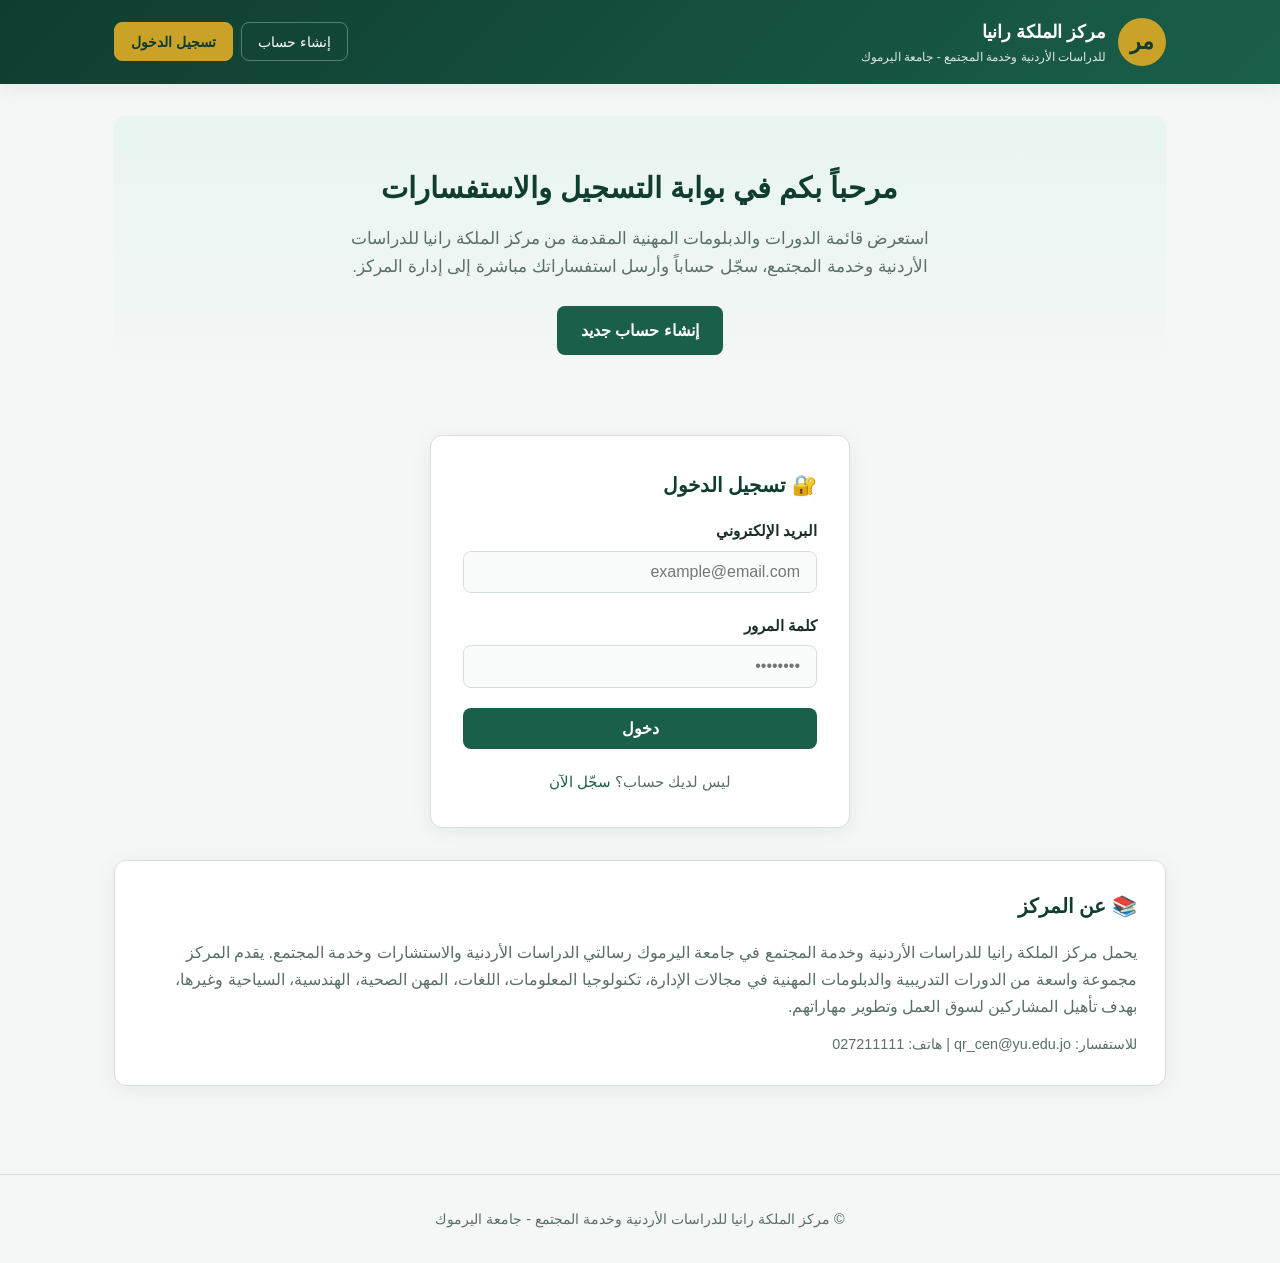
==== admin.html @ d88ae1ea "Add files via upload" ====
<!DOCTYPE html>
<html lang="ar" dir="rtl">
<head>
  <meta charset="UTF-8">
  <meta name="viewport" content="width=device-width, initial-scale=1.0">
  <title>لوحة الإدارة - مركز الملكة رانيا</title>
  <link rel="stylesheet" href="css/style.css">
</head>
<body>
  <header class="header">
    <div class="header-inner">
      <div class="logo">
        <div class="logo-icon">مر</div>
        <div class="logo-text">
          <h1>مركز الملكة رانيا</h1>
          <p>لوحة تحكم الإدارة</p>
        </div>
      </div>
      <nav class="nav-links">
        <span id="admin-name" style="opacity:0.9; font-size:0.9rem;"></span>
        <button onclick="doLogout()">تسجيل الخروج</button>
      </nav>
    </div>
  </header>

  <main class="main">
    <div class="stats" id="stats">
      <div class="stat-card"><div class="num" id="stat-users">-</div><div class="label">المشتركون</div></div>
      <div class="stat-card"><div class="num" id="stat-inquiries">-</div><div class="label">الاستفسارات</div></div>
      <div class="stat-card"><div class="num" id="stat-pending">-</div><div class="label">قيد الانتظار</div></div>
      <div class="stat-card"><div class="num" id="stat-replied">-</div><div class="label">تم الرد</div></div>
    </div>

    <div class="tabs">
      <button class="tab active" data-tab="inquiries">الاستفسارات</button>
      <button class="tab" data-tab="users">حسابات المشتركين</button>
    </div>

    <div id="tab-inquiries" class="tab-content active">
      <div class="card">
        <h3>📬 جميع الاستفسارات</h3>
        <div id="inquiries-list"></div>
      </div>
    </div>

    <div id="tab-users" class="tab-content">
      <div class="card">
        <h3>👥 حسابات المشتركين</h3>
        <div class="table-wrap">
          <table>
            <thead>
              <tr>
                <th>الاسم</th>
                <th>البريد</th>
                <th>الهاتف</th>
                <th>تاريخ التسجيل</th>
                <th>الاستفسارات</th>
                <th>إجراءات</th>
              </tr>
            </thead>
            <tbody id="users-tbody"></tbody>
          </table>
        </div>
      </div>
    </div>
  </main>

  <!-- Reply Modal -->
  <div class="modal-overlay" id="reply-modal">
    <div class="modal">
      <h3>الرد على الاستفسار</h3>
      <div id="reply-preview" style="margin-bottom:1rem; padding:0.75rem; background:#f0f5f3; border-radius:8px; font-size:0.95rem;"></div>
      <div class="form-group">
        <label for="reply-text">نص الرد</label>
        <textarea id="reply-text" placeholder="اكتب ردك هنا..."></textarea>
      </div>
      <div class="modal-actions">
        <button class="btn btn-outline" onclick="closeReplyModal()">إلغاء</button>
        <button class="btn btn-primary" id="send-reply-btn">إرسال الرد</button>
      </div>
    </div>
  </div>

  <!-- User Inquiries Modal -->
  <div class="modal-overlay" id="user-inquiries-modal">
    <div class="modal" style="max-width:600px;">
      <h3 id="user-inq-title">استفسارات المشترك</h3>
      <div id="user-inq-list"></div>
      <div class="modal-actions">
        <button class="btn btn-outline" onclick="closeUserInqModal()">إغلاق</button>
      </div>
    </div>
  </div>

  <footer class="footer">
    © مركز الملكة رانيا للدراسات الأردنية وخدمة المجتمع - جامعة اليرموك
  </footer>

  <script src="js/db.js"></script>
  <script>
    var currentUser = requireLogin('admin');
    if (!currentUser) { /* redirected */ }

    document.getElementById('admin-name').textContent = currentUser.full_name;
    var replyInquiryId = null;

    function loadInquiries() {
      var list = DB.getAllInquiries();
      var container = document.getElementById('inquiries-list');

      document.getElementById('stat-inquiries').textContent = list.length;
      document.getElementById('stat-pending').textContent = list.filter(function (i) { return i.status === 'pending'; }).length;
      document.getElementById('stat-replied').textContent = list.filter(function (i) { return i.status === 'replied'; }).length;

      if (!list.length) {
        container.innerHTML = '<div class="empty"><div class="empty-icon">📭</div>لا توجد استفسارات بعد</div>';
        return;
      }

      container.innerHTML = list.map(function (i) {
        return '<div class="inquiry-item">' +
          '<div class="meta">' +
            '<span class="status status-' + i.status + '">' + (i.status === 'replied' ? 'تم الرد' : 'قيد الانتظار') + '</span>' +
            ' · ' + formatDate(i.created_at) +
            ' · <strong>' + escapeHtml(i.full_name) + '</strong> (' + escapeHtml(i.email) + ')' +
            (i.phone ? ' · ' + escapeHtml(i.phone) : '') +
            (i.course_title ? '<br>البرنامج: ' + escapeHtml(i.course_title) : '') +
          '</div>' +
          '<div class="message"><strong>الاستفسار:</strong><br>' + escapeHtml(i.message) + '</div>' +
          (i.admin_reply ? '<div class="reply"><strong>الرد السابق:</strong><br>' + escapeHtml(i.admin_reply) + '</div>' : '') +
          '<div style="margin-top:0.75rem;">' +
            '<button class="btn btn-primary btn-sm" data-id="' + i.id + '" data-name="' + escapeHtml(i.full_name) + '" data-msg="' + escapeHtml(i.message).replace(/"/g, '&quot;') + '" onclick="openReplyFromBtn(this)">' +
              (i.admin_reply ? 'تعديل / إعادة الرد' : 'الرد') +
            '</button>' +
          '</div>' +
        '</div>';
      }).join('');
    }

    function openReplyFromBtn(btn) {
      openReplyModal(Number(btn.dataset.id), btn.dataset.name, btn.dataset.msg);
    }

    function loadUsers() {
      var users = DB.getSubscribers();
      document.getElementById('stat-users').textContent = users.length;
      var tbody = document.getElementById('users-tbody');

      if (!users.length) {
        tbody.innerHTML = '<tr><td colspan="6" style="text-align:center;color:var(--text-muted);">لا يوجد مشتركون بعد</td></tr>';
        return;
      }

      tbody.innerHTML = users.map(function (u) {
        return '<tr>' +
          '<td>' + escapeHtml(u.full_name) + '</td>' +
          '<td>' + escapeHtml(u.email) + '</td>' +
          '<td>' + escapeHtml(u.phone || '-') + '</td>' +
          '<td>' + formatDate(u.created_at) + '</td>' +
          '<td>' + u.inquiries_count + '</td>' +
          '<td>' +
            '<button class="btn btn-outline btn-sm" onclick="viewUserInquiries(' + u.id + ')">عرض الاستفسارات</button> ' +
            '<button class="btn btn-danger btn-sm" onclick="deleteUser(' + u.id + ', \'' + escapeHtml(u.full_name).replace(/'/g, "\\'") + '\')">حذف الحساب</button>' +
          '</td>' +
        '</tr>';
      }).join('');
    }

    function openReplyModal(id, name, message) {
      replyInquiryId = id;
      document.getElementById('reply-preview').innerHTML = '<strong>' + escapeHtml(name) + ':</strong><br>' + escapeHtml(message);
      document.getElementById('reply-text').value = '';
      document.getElementById('reply-modal').classList.add('show');
    }

    function closeReplyModal() {
      document.getElementById('reply-modal').classList.remove('show');
      replyInquiryId = null;
    }

    document.getElementById('send-reply-btn').addEventListener('click', function () {
      var reply = document.getElementById('reply-text').value.trim();
      if (!reply) {
        alert('يرجى كتابة الرد');
        return;
      }
      DB.replyToInquiry(replyInquiryId, reply);
      closeReplyModal();
      loadInquiries();
    });

    function viewUserInquiries(userId) {
      var user = DB.getUserById(userId);
      if (!user) return;
      document.getElementById('user-inq-title').textContent = 'استفسارات: ' + user.full_name;
      var list = DB.getInquiriesByUser(userId);
      var container = document.getElementById('user-inq-list');
      if (!list.length) {
        container.innerHTML = '<div class="empty">لا توجد استفسارات لهذا المشترك</div>';
      } else {
        container.innerHTML = list.map(function (i) {
          return '<div class="inquiry-item">' +
            '<div class="meta">' +
              '<span class="status status-' + i.status + '">' + (i.status === 'replied' ? 'تم الرد' : 'قيد الانتظار') + '</span>' +
              ' · ' + formatDate(i.created_at) +
              (i.course_title ? ' · ' + escapeHtml(i.course_title) : '') +
            '</div>' +
            '<div class="message">' + escapeHtml(i.message) + '</div>' +
            (i.admin_reply ? '<div class="reply"><strong>الرد:</strong> ' + escapeHtml(i.admin_reply) + '</div>' : '') +
          '</div>';
        }).join('');
      }
      document.getElementById('user-inquiries-modal').classList.add('show');
    }

    function closeUserInqModal() {
      document.getElementById('user-inquiries-modal').classList.remove('show');
    }

    function deleteUser(id, name) {
      if (!confirm('هل أنت متأكد من حذف حساب "' + name + '"؟\nسيتم حذف جميع استفساراته أيضاً.')) return;
      DB.deleteUser(id);
      loadUsers();
      loadInquiries();
    }

    document.querySelectorAll('.tab').forEach(function (tab) {
      tab.addEventListener('click', function () {
        document.querySelectorAll('.tab').forEach(function (t) { t.classList.remove('active'); });
        document.querySelectorAll('.tab-content').forEach(function (c) { c.classList.remove('active'); });
        tab.classList.add('active');
        document.getElementById('tab-' + tab.dataset.tab).classList.add('active');
        if (tab.dataset.tab === 'users') loadUsers();
      });
    });

    document.querySelectorAll('.modal-overlay').forEach(function (el) {
      el.addEventListener('click', function (e) {
        if (e.target === el) el.classList.remove('show');
      });
    });

    function doLogout() {
      DB.logout();
      window.location.href = 'index.html';
    }

    loadInquiries();
    loadUsers();
  </script>
</body>
</html>
---- css/style.css ----
:root {
  --primary: #1a5f4a;
  --primary-dark: #0f3d30;
  --primary-light: #2d8a6e;
  --accent: #c9a227;
  --accent-light: #e8c547;
  --bg: #f5f7f6;
  --card: #ffffff;
  --text: #1a2e28;
  --text-muted: #5a6f68;
  --border: #d4e0dc;
  --danger: #c0392b;
  --success: #27ae60;
  --warning: #f39c12;
  --radius: 12px;
  --shadow: 0 4px 20px rgba(26, 95, 74, 0.08);
  --shadow-lg: 0 8px 32px rgba(26, 95, 74, 0.12);
}

* {
  margin: 0;
  padding: 0;
  box-sizing: border-box;
}

body {
  font-family: 'Segoe UI', Tahoma, 'Noto Sans Arabic', Arial, sans-serif;
  background: var(--bg);
  color: var(--text);
  direction: rtl;
  line-height: 1.7;
  min-height: 100vh;
}

a {
  color: var(--primary);
  text-decoration: none;
}
a:hover {
  color: var(--primary-light);
}

/* Header */
.header {
  background: linear-gradient(135deg, var(--primary-dark) 0%, var(--primary) 100%);
  color: white;
  padding: 1rem 0;
  box-shadow: var(--shadow);
  position: sticky;
  top: 0;
  z-index: 100;
}

.header-inner {
  max-width: 1100px;
  margin: 0 auto;
  padding: 0 1.5rem;
  display: flex;
  align-items: center;
  justify-content: space-between;
  flex-wrap: wrap;
  gap: 1rem;
}

.logo {
  display: flex;
  align-items: center;
  gap: 0.75rem;
}

.logo-icon {
  width: 48px;
  height: 48px;
  background: var(--accent);
  border-radius: 50%;
  display: flex;
  align-items: center;
  justify-content: center;
  font-size: 1.4rem;
  font-weight: bold;
  color: var(--primary-dark);
}

.logo-text h1 {
  font-size: 1.15rem;
  font-weight: 700;
  margin: 0;
}

.logo-text p {
  font-size: 0.75rem;
  opacity: 0.85;
  margin: 0;
}

.nav-links {
  display: flex;
  gap: 0.5rem;
  align-items: center;
  flex-wrap: wrap;
}

.nav-links a, .nav-links button {
  color: white;
  background: transparent;
  border: 1px solid rgba(255,255,255,0.3);
  padding: 0.4rem 1rem;
  border-radius: 8px;
  cursor: pointer;
  font-size: 0.9rem;
  transition: all 0.2s;
}

.nav-links a:hover, .nav-links button:hover {
  background: rgba(255,255,255,0.15);
  border-color: rgba(255,255,255,0.5);
  color: white;
}

.nav-links .btn-accent {
  background: var(--accent);
  color: var(--primary-dark);
  border-color: var(--accent);
  font-weight: 600;
}

.nav-links .btn-accent:hover {
  background: var(--accent-light);
}

/* Main */
.main {
  max-width: 1100px;
  margin: 0 auto;
  padding: 2rem 1.5rem;
}

/* Hero */
.hero {
  text-align: center;
  padding: 3rem 1rem;
  background: linear-gradient(180deg, #e8f5f0 0%, var(--bg) 100%);
  border-radius: var(--radius);
  margin-bottom: 2rem;
}

.hero h2 {
  font-size: 1.8rem;
  color: var(--primary-dark);
  margin-bottom: 0.75rem;
}

.hero p {
  color: var(--text-muted);
  max-width: 600px;
  margin: 0 auto 1.5rem;
  font-size: 1.05rem;
}

/* Cards */
.card {
  background: var(--card);
  border-radius: var(--radius);
  box-shadow: var(--shadow);
  padding: 1.75rem;
  margin-bottom: 1.5rem;
  border: 1px solid var(--border);
}

.card h3 {
  color: var(--primary-dark);
  margin-bottom: 1rem;
  font-size: 1.25rem;
  display: flex;
  align-items: center;
  gap: 0.5rem;
}

/* Forms */
.form-group {
  margin-bottom: 1.25rem;
}

.form-group label {
  display: block;
  margin-bottom: 0.4rem;
  font-weight: 600;
  color: var(--text);
  font-size: 0.95rem;
}

.form-group input,
.form-group select,
.form-group textarea {
  width: 100%;
  padding: 0.7rem 1rem;
  border: 1.5px solid var(--border);
  border-radius: 8px;
  font-size: 1rem;
  font-family: inherit;
  transition: border-color 0.2s;
  background: #fafcfb;
}

.form-group input:focus,
.form-group select:focus,
.form-group textarea:focus {
  outline: none;
  border-color: var(--primary);
  background: white;
}

.form-group textarea {
  min-height: 120px;
  resize: vertical;
}

.btn {
  display: inline-flex;
  align-items: center;
  justify-content: center;
  gap: 0.4rem;
  padding: 0.7rem 1.5rem;
  border: none;
  border-radius: 8px;
  font-size: 1rem;
  font-weight: 600;
  cursor: pointer;
  transition: all 0.2s;
  font-family: inherit;
}

.btn-primary {
  background: var(--primary);
  color: white;
}

.btn-primary:hover {
  background: var(--primary-dark);
}

.btn-accent {
  background: var(--accent);
  color: var(--primary-dark);
}

.btn-accent:hover {
  background: var(--accent-light);
}

.btn-danger {
  background: var(--danger);
  color: white;
}

.btn-danger:hover {
  background: #a93226;
}

.btn-outline {
  background: transparent;
  border: 1.5px solid var(--primary);
  color: var(--primary);
}

.btn-outline:hover {
  background: var(--primary);
  color: white;
}

.btn-sm {
  padding: 0.4rem 0.9rem;
  font-size: 0.85rem;
}

.btn-block {
  width: 100%;
}

/* Auth box */
.auth-box {
  max-width: 420px;
  margin: 2rem auto;
}

.auth-box .card {
  padding: 2rem;
}

.auth-footer {
  text-align: center;
  margin-top: 1.25rem;
  color: var(--text-muted);
  font-size: 0.95rem;
}

/* Courses grid */
.courses-grid {
  display: grid;
  grid-template-columns: repeat(auto-fill, minmax(320px, 1fr));
  gap: 1.25rem;
}

.course-card {
  background: var(--card);
  border: 1px solid var(--border);
  border-radius: var(--radius);
  padding: 1.5rem;
  box-shadow: var(--shadow);
  transition: transform 0.2s, box-shadow 0.2s;
  display: flex;
  flex-direction: column;
}

.course-card:hover {
  transform: translateY(-3px);
  box-shadow: var(--shadow-lg);
}

.course-badge {
  display: inline-block;
  padding: 0.25rem 0.7rem;
  border-radius: 20px;
  font-size: 0.8rem;
  font-weight: 600;
  margin-bottom: 0.75rem;
}

.badge-diploma {
  background: #e8f0fe;
  color: #1a56db;
}

.badge-course {
  background: #fef3e2;
  color: #b45309;
}

.course-card h4 {
  color: var(--primary-dark);
  font-size: 1.1rem;
  margin-bottom: 0.6rem;
  line-height: 1.4;
}

.course-card p {
  color: var(--text-muted);
  font-size: 0.9rem;
  flex-grow: 1;
  margin-bottom: 1rem;
}

.course-meta {
  display: flex;
  flex-wrap: wrap;
  gap: 0.6rem;
  margin-bottom: 1rem;
  font-size: 0.85rem;
  color: var(--text-muted);
}

.course-meta span {
  background: #f0f5f3;
  padding: 0.2rem 0.6rem;
  border-radius: 6px;
}

/* Tables */
.table-wrap {
  overflow-x: auto;
}

table {
  width: 100%;
  border-collapse: collapse;
  font-size: 0.95rem;
}

th, td {
  padding: 0.85rem 1rem;
  text-align: right;
  border-bottom: 1px solid var(--border);
}

th {
  background: #f0f5f3;
  color: var(--primary-dark);
  font-weight: 600;
}

tr:hover td {
  background: #fafcfb;
}

/* Status badges */
.status {
  display: inline-block;
  padding: 0.2rem 0.6rem;
  border-radius: 20px;
  font-size: 0.8rem;
  font-weight: 600;
}

.status-pending {
  background: #fef3c7;
  color: #92400e;
}

.status-replied {
  background: #d1fae5;
  color: #065f46;
}

/* Alerts */
.alert {
  padding: 0.9rem 1.2rem;
  border-radius: 8px;
  margin-bottom: 1rem;
  font-size: 0.95rem;
}

.alert-error {
  background: #fef2f2;
  color: #991b1b;
  border: 1px solid #fecaca;
}

.alert-success {
  background: #ecfdf5;
  color: #065f46;
  border: 1px solid #a7f3d0;
}

.alert-info {
  background: #eff6ff;
  color: #1e40af;
  border: 1px solid #bfdbfe;
}

/* Tabs */
.tabs {
  display: flex;
  gap: 0.5rem;
  margin-bottom: 1.5rem;
  flex-wrap: wrap;
  border-bottom: 2px solid var(--border);
  padding-bottom: 0;
}

.tab {
  padding: 0.7rem 1.25rem;
  background: transparent;
  border: none;
  border-bottom: 3px solid transparent;
  cursor: pointer;
  font-size: 1rem;
  font-weight: 600;
  color: var(--text-muted);
  margin-bottom: -2px;
  font-family: inherit;
  transition: all 0.2s;
}

.tab.active {
  color: var(--primary);
  border-bottom-color: var(--primary);
}

.tab:hover {
  color: var(--primary);
}

.tab-content {
  display: none;
}

.tab-content.active {
  display: block;
}

/* Modal */
.modal-overlay {
  display: none;
  position: fixed;
  inset: 0;
  background: rgba(0,0,0,0.5);
  z-index: 200;
  align-items: center;
  justify-content: center;
  padding: 1rem;
}

.modal-overlay.show {
  display: flex;
}

.modal {
  background: white;
  border-radius: var(--radius);
  padding: 1.75rem;
  max-width: 520px;
  width: 100%;
  max-height: 90vh;
  overflow-y: auto;
  box-shadow: var(--shadow-lg);
}

.modal h3 {
  margin-bottom: 1rem;
  color: var(--primary-dark);
}

.modal-actions {
  display: flex;
  gap: 0.75rem;
  margin-top: 1.25rem;
  justify-content: flex-end;
}

/* Inquiry item */
.inquiry-item {
  border: 1px solid var(--border);
  border-radius: 10px;
  padding: 1.25rem;
  margin-bottom: 1rem;
  background: #fafcfb;
}

.inquiry-item .meta {
  font-size: 0.85rem;
  color: var(--text-muted);
  margin-bottom: 0.5rem;
}

.inquiry-item .message {
  margin: 0.75rem 0;
  line-height: 1.6;
}

.inquiry-item .reply {
  background: #e8f5f0;
  border-right: 3px solid var(--primary);
  padding: 0.75rem 1rem;
  margin-top: 0.75rem;
  border-radius: 0 8px 8px 0;
}

/* Empty state */
.empty {
  text-align: center;
  padding: 3rem 1rem;
  color: var(--text-muted);
}

.empty-icon {
  font-size: 3rem;
  margin-bottom: 0.75rem;
  opacity: 0.4;
}

/* Footer */
.footer {
  text-align: center;
  padding: 2rem 1rem;
  color: var(--text-muted);
  font-size: 0.9rem;
  border-top: 1px solid var(--border);
  margin-top: 2rem;
}

/* Stats */
.stats {
  display: grid;
  grid-template-columns: repeat(auto-fit, minmax(140px, 1fr));
  gap: 1rem;
  margin-bottom: 1.5rem;
}

.stat-card {
  background: white;
  border: 1px solid var(--border);
  border-radius: var(--radius);
  padding: 1.25rem;
  text-align: center;
  box-shadow: var(--shadow);
}

.stat-card .num {
  font-size: 1.8rem;
  font-weight: 700;
  color: var(--primary);
}

.stat-card .label {
  font-size: 0.85rem;
  color: var(--text-muted);
}

/* Responsive */
@media (max-width: 600px) {
  .logo-text h1 { font-size: 0.95rem; }
  .hero h2 { font-size: 1.4rem; }
  .courses-grid { grid-template-columns: 1fr; }
  th, td { padding: 0.6rem 0.5rem; font-size: 0.85rem; }
}
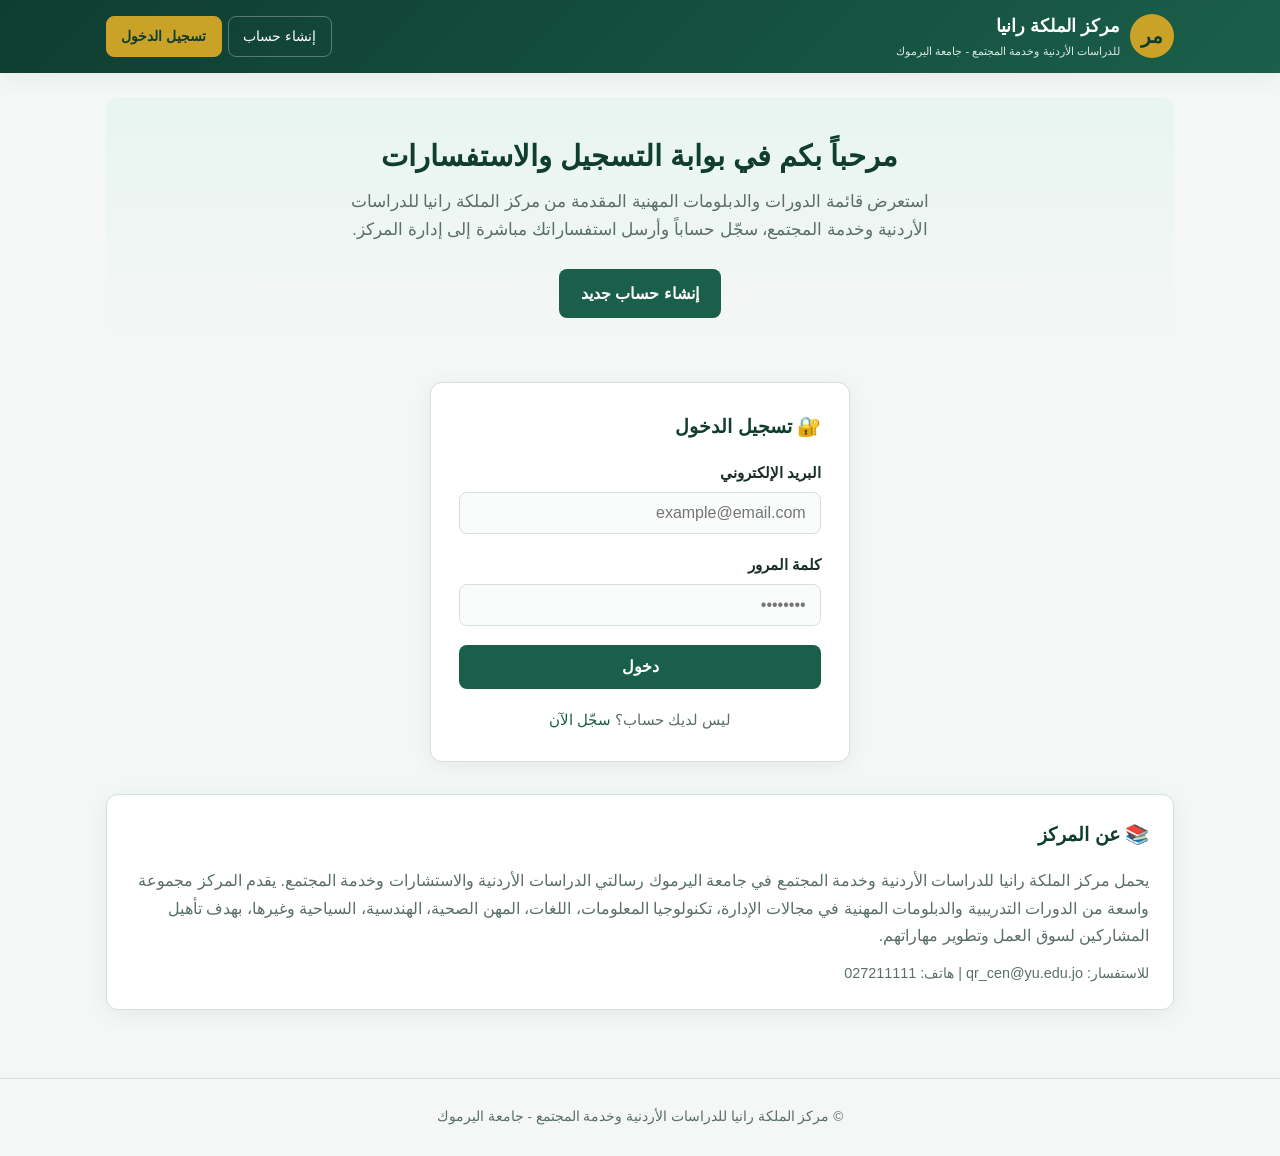
==== commit 9a0c1fb1: "Add files via upload" ====
--- a/admin.html
+++ b/admin.html
@@ -28,12 +28,14 @@
       <div class="stat-card"><div class="num" id="stat-users">-</div><div class="label">المشتركون</div></div>
       <div class="stat-card"><div class="num" id="stat-inquiries">-</div><div class="label">الاستفسارات</div></div>
       <div class="stat-card"><div class="num" id="stat-pending">-</div><div class="label">قيد الانتظار</div></div>
-      <div class="stat-card"><div class="num" id="stat-replied">-</div><div class="label">تم الرد</div></div>
+      <div class="stat-card"><div class="num" id="stat-courses">-</div><div class="label">الدورات والدبلومات</div></div>
     </div>
 
     <div class="tabs">
       <button class="tab active" data-tab="inquiries">الاستفسارات</button>
       <button class="tab" data-tab="users">حسابات المشتركين</button>
+      <button class="tab" data-tab="courses">إدارة الدورات</button>
+      <button class="tab" data-tab="settings">إعدادات الحساب</button>
     </div>
 
     <div id="tab-inquiries" class="tab-content active">
@@ -63,6 +65,39 @@
         </div>
       </div>
     </div>
+
+    <div id="tab-courses" class="tab-content">
+      <div class="card">
+        <h3>📚 إدارة الدورات والدبلومات</h3>
+        <p style="color:var(--text-muted); margin-bottom:1.25rem; font-size:0.95rem;">
+          أضف دورة أو دبلوماً جديداً، أو احذف برنامجاً موجوداً. ستظهر التغييرات فوراً للمشتركين.
+        </p>
+        <button class="btn btn-primary" style="margin-bottom:1.25rem;" onclick="openAddCourseModal()">+ إضافة دورة / دبلوم</button>
+        <div id="admin-courses-list" class="courses-grid"></div>
+      </div>
+    </div>
+
+    <div id="tab-settings" class="tab-content">
+      <div class="card" style="max-width:480px;">
+        <h3>🔐 تغيير كلمة مرور الأدمن</h3>
+        <div id="password-alert"></div>
+        <form id="change-password-form">
+          <div class="form-group">
+            <label for="current-password">كلمة المرور الحالية *</label>
+            <input type="password" id="current-password" required minlength="6" placeholder="••••••••">
+          </div>
+          <div class="form-group">
+            <label for="new-password">كلمة المرور الجديدة *</label>
+            <input type="password" id="new-password" required minlength="6" placeholder="6 أحرف على الأقل">
+          </div>
+          <div class="form-group">
+            <label for="confirm-password">تأكيد كلمة المرور الجديدة *</label>
+            <input type="password" id="confirm-password" required minlength="6" placeholder="أعد إدخال كلمة المرور">
+          </div>
+          <button type="submit" class="btn btn-primary">حفظ كلمة المرور الجديدة</button>
+        </form>
+      </div>
+    </div>
   </main>
 
   <!-- Reply Modal -->
@@ -92,6 +127,51 @@
     </div>
   </div>
 
+  <!-- Add Course Modal -->
+  <div class="modal-overlay" id="add-course-modal">
+    <div class="modal" style="max-width:560px;">
+      <h3>إضافة دورة / دبلوم</h3>
+      <div id="add-course-alert"></div>
+      <form id="add-course-form">
+        <div class="form-group">
+          <label for="course-title">العنوان *</label>
+          <input type="text" id="course-title" required placeholder="مثال: دبلوم مهني في المحاسبة">
+        </div>
+        <div class="form-group">
+          <label for="course-category">التصنيف *</label>
+          <select id="course-category" required>
+            <option value="دبلوم">دبلوم</option>
+            <option value="دورة">دورة</option>
+          </select>
+        </div>
+        <div class="form-group">
+          <label for="course-description">الوصف</label>
+          <textarea id="course-description" placeholder="وصف مختصر للبرنامج..."></textarea>
+        </div>
+        <div class="form-group">
+          <label for="course-duration">المدة</label>
+          <input type="text" id="course-duration" placeholder="مثال: 9 أشهر">
+        </div>
+        <div class="form-group">
+          <label for="course-hours">عدد الساعات</label>
+          <input type="text" id="course-hours" placeholder="مثال: 400 ساعة">
+        </div>
+        <div class="form-group">
+          <label for="course-fees">الرسوم</label>
+          <input type="text" id="course-fees" placeholder="مثال: 1000 دينار أردني">
+        </div>
+        <div class="form-group">
+          <label for="course-certificate">الشهادة</label>
+          <input type="text" id="course-certificate" placeholder="مثال: شهادة معتمدة من جامعة اليرموك">
+        </div>
+        <div class="modal-actions">
+          <button type="button" class="btn btn-outline" onclick="closeAddCourseModal()">إلغاء</button>
+          <button type="submit" class="btn btn-primary">إضافة</button>
+        </div>
+      </form>
+    </div>
+  </div>
+
   <footer class="footer">
     © مركز الملكة رانيا للدراسات الأردنية وخدمة المجتمع - جامعة اليرموك
   </footer>
@@ -110,7 +190,6 @@
 
       document.getElementById('stat-inquiries').textContent = list.length;
       document.getElementById('stat-pending').textContent = list.filter(function (i) { return i.status === 'pending'; }).length;
-      document.getElementById('stat-replied').textContent = list.filter(function (i) { return i.status === 'replied'; }).length;
 
       if (!list.length) {
         container.innerHTML = '<div class="empty"><div class="empty-icon">📭</div>لا توجد استفسارات بعد</div>';
@@ -128,7 +207,7 @@
           '</div>' +
           '<div class="message"><strong>الاستفسار:</strong><br>' + escapeHtml(i.message) + '</div>' +
           (i.admin_reply ? '<div class="reply"><strong>الرد السابق:</strong><br>' + escapeHtml(i.admin_reply) + '</div>' : '') +
-          '<div style="margin-top:0.75rem;">' +
+          '<div class="inquiry-actions">' +
             '<button class="btn btn-primary btn-sm" data-id="' + i.id + '" data-name="' + escapeHtml(i.full_name) + '" data-msg="' + escapeHtml(i.message).replace(/"/g, '&quot;') + '" onclick="openReplyFromBtn(this)">' +
               (i.admin_reply ? 'تعديل / إعادة الرد' : 'الرد') +
             '</button>' +
@@ -158,12 +237,76 @@
           '<td>' + escapeHtml(u.phone || '-') + '</td>' +
           '<td>' + formatDate(u.created_at) + '</td>' +
           '<td>' + u.inquiries_count + '</td>' +
-          '<td>' +
-            '<button class="btn btn-outline btn-sm" onclick="viewUserInquiries(' + u.id + ')">عرض الاستفسارات</button> ' +
+          '<td><div class="inquiry-actions">' +
+            '<button class="btn btn-outline btn-sm" onclick="viewUserInquiries(' + u.id + ')">عرض الاستفسارات</button>' +
             '<button class="btn btn-danger btn-sm" onclick="deleteUser(' + u.id + ', \'' + escapeHtml(u.full_name).replace(/'/g, "\\'") + '\')">حذف الحساب</button>' +
-          '</td>' +
+          '</div></td>' +
         '</tr>';
       }).join('');
+    }
+
+    function loadCoursesAdmin() {
+      var courses = DB.getCourses();
+      document.getElementById('stat-courses').textContent = courses.length;
+      var container = document.getElementById('admin-courses-list');
+
+      if (!courses.length) {
+        container.innerHTML = '<div class="empty"><div class="empty-icon">📭</div>لا توجد دورات حالياً. أضف دورة أو دبلوماً جديداً.</div>';
+        return;
+      }
+
+      container.innerHTML = courses.map(function (c) {
+        return '<div class="course-card">' +
+          '<span class="course-badge ' + (c.category === 'دبلوم' ? 'badge-diploma' : 'badge-course') + '">' + escapeHtml(c.category) + '</span>' +
+          '<h4>' + escapeHtml(c.title) + '</h4>' +
+          '<p>' + escapeHtml(c.description || '') + '</p>' +
+          '<div class="course-meta">' +
+            (c.duration ? '<span>⏱ ' + escapeHtml(c.duration) + '</span>' : '') +
+            (c.hours ? '<span>📖 ' + escapeHtml(c.hours) + '</span>' : '') +
+            (c.fees ? '<span>💰 ' + escapeHtml(c.fees) + '</span>' : '') +
+          '</div>' +
+          (c.certificate ? '<p style="font-size:0.8rem;color:var(--text-muted);margin-bottom:0.5rem;">🏆 ' + escapeHtml(c.certificate) + '</p>' : '') +
+          '<button class="btn btn-danger btn-sm" onclick="deleteCourse(' + c.id + ', \'' + escapeHtml(c.title).replace(/'/g, "\\'") + '\')">حذف</button>' +
+        '</div>';
+      }).join('');
+    }
+
+    function openAddCourseModal() {
+      document.getElementById('add-course-alert').innerHTML = '';
+      document.getElementById('add-course-form').reset();
+      document.getElementById('course-category').value = 'دبلوم';
+      document.getElementById('add-course-modal').classList.add('show');
+    }
+
+    function closeAddCourseModal() {
+      document.getElementById('add-course-modal').classList.remove('show');
+    }
+
+    document.getElementById('add-course-form').addEventListener('submit', function (e) {
+      e.preventDefault();
+      var alertBox = document.getElementById('add-course-alert');
+      alertBox.innerHTML = '';
+      var result = DB.addCourse({
+        title: document.getElementById('course-title').value,
+        category: document.getElementById('course-category').value,
+        description: document.getElementById('course-description').value,
+        duration: document.getElementById('course-duration').value,
+        hours: document.getElementById('course-hours').value,
+        fees: document.getElementById('course-fees').value,
+        certificate: document.getElementById('course-certificate').value
+      });
+      if (result.error) {
+        alertBox.innerHTML = '<div class="alert alert-error">' + result.error + '</div>';
+        return;
+      }
+      closeAddCourseModal();
+      loadCoursesAdmin();
+    });
+
+    function deleteCourse(id, title) {
+      if (!confirm('هل أنت متأكد من حذف "' + title + '"؟')) return;
+      DB.deleteCourse(id);
+      loadCoursesAdmin();
     }
 
     function openReplyModal(id, name, message) {
@@ -224,6 +367,26 @@
       loadInquiries();
     }
 
+    document.getElementById('change-password-form').addEventListener('submit', function (e) {
+      e.preventDefault();
+      var alertBox = document.getElementById('password-alert');
+      alertBox.innerHTML = '';
+      var current = document.getElementById('current-password').value;
+      var newPass = document.getElementById('new-password').value;
+      var confirm = document.getElementById('confirm-password').value;
+      if (newPass !== confirm) {
+        alertBox.innerHTML = '<div class="alert alert-error">كلمتا المرور الجديدتان غير متطابقتين</div>';
+        return;
+      }
+      var result = DB.changePassword(currentUser.id, current, newPass);
+      if (result.error) {
+        alertBox.innerHTML = '<div class="alert alert-error">' + result.error + '</div>';
+        return;
+      }
+      alertBox.innerHTML = '<div class="alert alert-success">تم تغيير كلمة المرور بنجاح</div>';
+      document.getElementById('change-password-form').reset();
+    });
+
     document.querySelectorAll('.tab').forEach(function (tab) {
       tab.addEventListener('click', function () {
         document.querySelectorAll('.tab').forEach(function (t) { t.classList.remove('active'); });
@@ -231,6 +394,7 @@
         tab.classList.add('active');
         document.getElementById('tab-' + tab.dataset.tab).classList.add('active');
         if (tab.dataset.tab === 'users') loadUsers();
+        if (tab.dataset.tab === 'courses') loadCoursesAdmin();
       });
     });
 
@@ -247,6 +411,7 @@
 
     loadInquiries();
     loadUsers();
+    loadCoursesAdmin();
   </script>
 </body>
 </html>
--- a/css/style.css
+++ b/css/style.css
@@ -15,12 +15,18 @@
   --radius: 12px;
   --shadow: 0 4px 20px rgba(26, 95, 74, 0.08);
   --shadow-lg: 0 8px 32px rgba(26, 95, 74, 0.12);
+  --header-h: 72px;
 }
 
 * {
   margin: 0;
   padding: 0;
   box-sizing: border-box;
+}
+
+html {
+  -webkit-text-size-adjust: 100%;
+  scroll-behavior: smooth;
 }
 
 body {
@@ -30,6 +36,7 @@
   direction: rtl;
   line-height: 1.7;
   min-height: 100vh;
+  overflow-x: hidden;
 }
 
 a {
@@ -40,11 +47,16 @@
   color: var(--primary-light);
 }
 
-/* Header */
+img {
+  max-width: 100%;
+  height: auto;
+}
+
+/* ========== Header ========== */
 .header {
   background: linear-gradient(135deg, var(--primary-dark) 0%, var(--primary) 100%);
   color: white;
-  padding: 1rem 0;
+  padding: 0.75rem 0;
   box-shadow: var(--shadow);
   position: sticky;
   top: 0;
@@ -54,66 +66,89 @@
 .header-inner {
   max-width: 1100px;
   margin: 0 auto;
-  padding: 0 1.5rem;
+  padding: 0 1rem;
   display: flex;
   align-items: center;
   justify-content: space-between;
   flex-wrap: wrap;
-  gap: 1rem;
+  gap: 0.75rem;
 }
 
 .logo {
   display: flex;
   align-items: center;
-  gap: 0.75rem;
+  gap: 0.65rem;
+  min-width: 0;
+  flex: 1 1 auto;
 }
 
 .logo-icon {
-  width: 48px;
-  height: 48px;
+  width: 44px;
+  height: 44px;
+  min-width: 44px;
   background: var(--accent);
   border-radius: 50%;
   display: flex;
   align-items: center;
   justify-content: center;
-  font-size: 1.4rem;
+  font-size: 1.25rem;
   font-weight: bold;
   color: var(--primary-dark);
+  flex-shrink: 0;
+}
+
+.logo-text {
+  min-width: 0;
 }
 
 .logo-text h1 {
-  font-size: 1.15rem;
+  font-size: 1.1rem;
   font-weight: 700;
   margin: 0;
+  white-space: nowrap;
+  overflow: hidden;
+  text-overflow: ellipsis;
 }
 
 .logo-text p {
-  font-size: 0.75rem;
+  font-size: 0.7rem;
   opacity: 0.85;
   margin: 0;
+  white-space: nowrap;
+  overflow: hidden;
+  text-overflow: ellipsis;
+  max-width: 280px;
 }
 
 .nav-links {
   display: flex;
-  gap: 0.5rem;
+  gap: 0.4rem;
   align-items: center;
   flex-wrap: wrap;
-}
-
-.nav-links a, .nav-links button {
+  flex-shrink: 0;
+}
+
+.nav-links a,
+.nav-links button {
   color: white;
   background: transparent;
-  border: 1px solid rgba(255,255,255,0.3);
-  padding: 0.4rem 1rem;
+  border: 1px solid rgba(255, 255, 255, 0.3);
+  padding: 0.45rem 0.9rem;
   border-radius: 8px;
   cursor: pointer;
-  font-size: 0.9rem;
+  font-size: 0.875rem;
   transition: all 0.2s;
-}
-
-.nav-links a:hover, .nav-links button:hover {
-  background: rgba(255,255,255,0.15);
-  border-color: rgba(255,255,255,0.5);
+  font-family: inherit;
+  white-space: nowrap;
+  min-height: 40px;
+  display: inline-flex;
+  align-items: center;
+}
+
+.nav-links a:hover,
+.nav-links button:hover {
+  background: rgba(255, 255, 255, 0.15);
+  border-color: rgba(255, 255, 255, 0.5);
   color: white;
 }
 
@@ -128,62 +163,73 @@
   background: var(--accent-light);
 }
 
-/* Main */
+.nav-links span {
+  opacity: 0.9;
+  font-size: 0.85rem;
+  white-space: nowrap;
+  max-width: 140px;
+  overflow: hidden;
+  text-overflow: ellipsis;
+}
+
+/* ========== Main ========== */
 .main {
   max-width: 1100px;
   margin: 0 auto;
-  padding: 2rem 1.5rem;
-}
-
-/* Hero */
+  padding: 1.5rem 1rem;
+}
+
+/* ========== Hero ========== */
 .hero {
   text-align: center;
-  padding: 3rem 1rem;
+  padding: 2.5rem 1.25rem;
   background: linear-gradient(180deg, #e8f5f0 0%, var(--bg) 100%);
   border-radius: var(--radius);
-  margin-bottom: 2rem;
+  margin-bottom: 1.5rem;
 }
 
 .hero h2 {
-  font-size: 1.8rem;
+  font-size: clamp(1.35rem, 4vw, 1.8rem);
   color: var(--primary-dark);
   margin-bottom: 0.75rem;
+  line-height: 1.35;
 }
 
 .hero p {
   color: var(--text-muted);
   max-width: 600px;
   margin: 0 auto 1.5rem;
-  font-size: 1.05rem;
-}
-
-/* Cards */
+  font-size: clamp(0.95rem, 2.5vw, 1.05rem);
+}
+
+/* ========== Cards ========== */
 .card {
   background: var(--card);
   border-radius: var(--radius);
   box-shadow: var(--shadow);
-  padding: 1.75rem;
-  margin-bottom: 1.5rem;
+  padding: 1.5rem;
+  margin-bottom: 1.25rem;
   border: 1px solid var(--border);
 }
 
 .card h3 {
   color: var(--primary-dark);
   margin-bottom: 1rem;
-  font-size: 1.25rem;
+  font-size: 1.2rem;
   display: flex;
   align-items: center;
   gap: 0.5rem;
-}
-
-/* Forms */
+  flex-wrap: wrap;
+}
+
+/* ========== Forms ========== */
 .form-group {
-  margin-bottom: 1.25rem;
+  margin-bottom: 1.15rem;
 }
 
 .form-group label {
   display: block;
-  margin-bottom: 0.4rem;
+  margin-bottom: 0.35rem;
   font-weight: 600;
   color: var(--text);
   font-size: 0.95rem;
@@ -193,13 +239,22 @@
 .form-group select,
 .form-group textarea {
   width: 100%;
-  padding: 0.7rem 1rem;
+  padding: 0.7rem 0.9rem;
   border: 1.5px solid var(--border);
   border-radius: 8px;
-  font-size: 1rem;
+  font-size: 1rem; /* prevents iOS zoom */
   font-family: inherit;
-  transition: border-color 0.2s;
+  transition: border-color 0.2s, background 0.2s;
   background: #fafcfb;
+  -webkit-appearance: none;
+  appearance: none;
+}
+
+.form-group select {
+  background-image: url("data:image/svg+xml,%3Csvg xmlns='http://www.w3.org/2000/svg' width='12' height='8' viewBox='0 0 12 8'%3E%3Cpath fill='%235a6f68' d='M1 1l5 5 5-5'/%3E%3C/svg%3E");
+  background-repeat: no-repeat;
+  background-position: left 0.9rem center;
+  padding-left: 2.2rem;
 }
 
 .form-group input:focus,
@@ -215,12 +270,13 @@
   resize: vertical;
 }
 
+/* ========== Buttons ========== */
 .btn {
   display: inline-flex;
   align-items: center;
   justify-content: center;
   gap: 0.4rem;
-  padding: 0.7rem 1.5rem;
+  padding: 0.7rem 1.4rem;
   border: none;
   border-radius: 8px;
   font-size: 1rem;
@@ -228,6 +284,8 @@
   cursor: pointer;
   transition: all 0.2s;
   font-family: inherit;
+  min-height: 44px; /* touch target */
+  text-align: center;
 }
 
 .btn-primary {
@@ -269,47 +327,50 @@
 }
 
 .btn-sm {
-  padding: 0.4rem 0.9rem;
+  padding: 0.4rem 0.85rem;
   font-size: 0.85rem;
+  min-height: 36px;
 }
 
 .btn-block {
   width: 100%;
 }
 
-/* Auth box */
+/* ========== Auth box ========== */
 .auth-box {
   max-width: 420px;
-  margin: 2rem auto;
+  margin: 1.5rem auto;
+  width: 100%;
 }
 
 .auth-box .card {
-  padding: 2rem;
+  padding: 1.75rem;
 }
 
 .auth-footer {
   text-align: center;
-  margin-top: 1.25rem;
+  margin-top: 1.15rem;
   color: var(--text-muted);
   font-size: 0.95rem;
 }
 
-/* Courses grid */
+/* ========== Courses grid ========== */
 .courses-grid {
   display: grid;
-  grid-template-columns: repeat(auto-fill, minmax(320px, 1fr));
-  gap: 1.25rem;
+  grid-template-columns: repeat(auto-fill, minmax(min(100%, 280px), 1fr));
+  gap: 1.15rem;
 }
 
 .course-card {
   background: var(--card);
   border: 1px solid var(--border);
   border-radius: var(--radius);
-  padding: 1.5rem;
+  padding: 1.35rem;
   box-shadow: var(--shadow);
   transition: transform 0.2s, box-shadow 0.2s;
   display: flex;
   flex-direction: column;
+  min-width: 0;
 }
 
 .course-card:hover {
@@ -324,6 +385,7 @@
   font-size: 0.8rem;
   font-weight: 600;
   margin-bottom: 0.75rem;
+  align-self: flex-start;
 }
 
 .badge-diploma {
@@ -338,67 +400,81 @@
 
 .course-card h4 {
   color: var(--primary-dark);
-  font-size: 1.1rem;
-  margin-bottom: 0.6rem;
+  font-size: 1.05rem;
+  margin-bottom: 0.55rem;
   line-height: 1.4;
+  word-wrap: break-word;
 }
 
 .course-card p {
   color: var(--text-muted);
   font-size: 0.9rem;
   flex-grow: 1;
-  margin-bottom: 1rem;
+  margin-bottom: 0.9rem;
+  word-wrap: break-word;
 }
 
 .course-meta {
   display: flex;
   flex-wrap: wrap;
-  gap: 0.6rem;
-  margin-bottom: 1rem;
-  font-size: 0.85rem;
+  gap: 0.5rem;
+  margin-bottom: 0.9rem;
+  font-size: 0.82rem;
   color: var(--text-muted);
 }
 
 .course-meta span {
   background: #f0f5f3;
-  padding: 0.2rem 0.6rem;
+  padding: 0.2rem 0.55rem;
   border-radius: 6px;
-}
-
-/* Tables */
+  white-space: nowrap;
+}
+
+/* ========== Tables ========== */
 .table-wrap {
   overflow-x: auto;
+  -webkit-overflow-scrolling: touch;
+  margin: 0 -0.25rem;
+  padding: 0 0.25rem;
 }
 
 table {
   width: 100%;
   border-collapse: collapse;
   font-size: 0.95rem;
+  min-width: 560px;
 }
 
 th, td {
-  padding: 0.85rem 1rem;
+  padding: 0.8rem 0.9rem;
   text-align: right;
   border-bottom: 1px solid var(--border);
+  vertical-align: middle;
 }
 
 th {
   background: #f0f5f3;
   color: var(--primary-dark);
   font-weight: 600;
+  white-space: nowrap;
 }
 
 tr:hover td {
   background: #fafcfb;
 }
 
-/* Status badges */
+td {
+  word-break: break-word;
+}
+
+/* ========== Status badges ========== */
 .status {
   display: inline-block;
   padding: 0.2rem 0.6rem;
   border-radius: 20px;
   font-size: 0.8rem;
   font-weight: 600;
+  white-space: nowrap;
 }
 
 .status-pending {
@@ -411,12 +487,13 @@
   color: #065f46;
 }
 
-/* Alerts */
+/* ========== Alerts ========== */
 .alert {
-  padding: 0.9rem 1.2rem;
+  padding: 0.85rem 1.1rem;
   border-radius: 8px;
   margin-bottom: 1rem;
   font-size: 0.95rem;
+  word-wrap: break-word;
 }
 
 .alert-error {
@@ -437,28 +514,39 @@
   border: 1px solid #bfdbfe;
 }
 
-/* Tabs */
+/* ========== Tabs ========== */
 .tabs {
   display: flex;
-  gap: 0.5rem;
-  margin-bottom: 1.5rem;
-  flex-wrap: wrap;
+  gap: 0.25rem;
+  margin-bottom: 1.25rem;
+  flex-wrap: nowrap;
   border-bottom: 2px solid var(--border);
   padding-bottom: 0;
+  overflow-x: auto;
+  -webkit-overflow-scrolling: touch;
+  scrollbar-width: none;
+  -ms-overflow-style: none;
+}
+
+.tabs::-webkit-scrollbar {
+  display: none;
 }
 
 .tab {
-  padding: 0.7rem 1.25rem;
+  padding: 0.65rem 1.1rem;
   background: transparent;
   border: none;
   border-bottom: 3px solid transparent;
   cursor: pointer;
-  font-size: 1rem;
+  font-size: 0.95rem;
   font-weight: 600;
   color: var(--text-muted);
   margin-bottom: -2px;
   font-family: inherit;
   transition: all 0.2s;
+  white-space: nowrap;
+  flex-shrink: 0;
+  min-height: 44px;
 }
 
 .tab.active {
@@ -478,16 +566,17 @@
   display: block;
 }
 
-/* Modal */
+/* ========== Modal ========== */
 .modal-overlay {
   display: none;
   position: fixed;
   inset: 0;
-  background: rgba(0,0,0,0.5);
+  background: rgba(0, 0, 0, 0.5);
   z-index: 200;
   align-items: center;
   justify-content: center;
   padding: 1rem;
+  overflow-y: auto;
 }
 
 .modal-overlay.show {
@@ -497,109 +586,442 @@
 .modal {
   background: white;
   border-radius: var(--radius);
-  padding: 1.75rem;
+  padding: 1.5rem;
   max-width: 520px;
   width: 100%;
   max-height: 90vh;
   overflow-y: auto;
   box-shadow: var(--shadow-lg);
+  margin: auto;
 }
 
 .modal h3 {
   margin-bottom: 1rem;
   color: var(--primary-dark);
+  font-size: 1.15rem;
 }
 
 .modal-actions {
   display: flex;
-  gap: 0.75rem;
-  margin-top: 1.25rem;
+  gap: 0.65rem;
+  margin-top: 1.15rem;
   justify-content: flex-end;
-}
-
-/* Inquiry item */
+  flex-wrap: wrap;
+}
+
+.modal-actions .btn {
+  flex: 1 1 auto;
+  min-width: 110px;
+}
+
+/* ========== Inquiry item ========== */
 .inquiry-item {
   border: 1px solid var(--border);
   border-radius: 10px;
-  padding: 1.25rem;
+  padding: 1.15rem;
   margin-bottom: 1rem;
   background: #fafcfb;
+  word-wrap: break-word;
 }
 
 .inquiry-item .meta {
   font-size: 0.85rem;
   color: var(--text-muted);
   margin-bottom: 0.5rem;
+  display: flex;
+  flex-wrap: wrap;
+  gap: 0.35rem 0.75rem;
+  align-items: center;
 }
 
 .inquiry-item .message {
-  margin: 0.75rem 0;
+  margin: 0.7rem 0;
   line-height: 1.6;
 }
 
 .inquiry-item .reply {
   background: #e8f5f0;
   border-right: 3px solid var(--primary);
-  padding: 0.75rem 1rem;
+  padding: 0.7rem 1rem;
+  margin-top: 0.7rem;
+  border-radius: 0 8px 8px 0;
+}
+
+.inquiry-actions {
+  display: flex;
+  flex-wrap: wrap;
+  gap: 0.5rem;
   margin-top: 0.75rem;
-  border-radius: 0 8px 8px 0;
-}
-
-/* Empty state */
+}
+
+/* ========== Empty state ========== */
 .empty {
   text-align: center;
-  padding: 3rem 1rem;
+  padding: 2.5rem 1rem;
   color: var(--text-muted);
 }
 
 .empty-icon {
-  font-size: 3rem;
+  font-size: 2.75rem;
   margin-bottom: 0.75rem;
   opacity: 0.4;
 }
 
-/* Footer */
+/* ========== Footer ========== */
 .footer {
   text-align: center;
-  padding: 2rem 1rem;
+  padding: 1.75rem 1rem;
   color: var(--text-muted);
-  font-size: 0.9rem;
+  font-size: 0.85rem;
   border-top: 1px solid var(--border);
-  margin-top: 2rem;
-}
-
-/* Stats */
+  margin-top: 1.5rem;
+  line-height: 1.5;
+}
+
+/* ========== Stats ========== */
 .stats {
   display: grid;
-  grid-template-columns: repeat(auto-fit, minmax(140px, 1fr));
-  gap: 1rem;
-  margin-bottom: 1.5rem;
+  grid-template-columns: repeat(4, 1fr);
+  gap: 0.9rem;
+  margin-bottom: 1.35rem;
 }
 
 .stat-card {
   background: white;
   border: 1px solid var(--border);
   border-radius: var(--radius);
-  padding: 1.25rem;
+  padding: 1.15rem 0.75rem;
   text-align: center;
   box-shadow: var(--shadow);
+  min-width: 0;
 }
 
 .stat-card .num {
-  font-size: 1.8rem;
+  font-size: 1.7rem;
   font-weight: 700;
   color: var(--primary);
+  line-height: 1.2;
 }
 
 .stat-card .label {
-  font-size: 0.85rem;
+  font-size: 0.8rem;
   color: var(--text-muted);
-}
-
-/* Responsive */
+  margin-top: 0.25rem;
+  line-height: 1.3;
+}
+
+/* ========== Utility ========== */
+.text-muted {
+  color: var(--text-muted);
+}
+
+/* ========================================
+   RESPONSIVE — Tablet (≤ 900px)
+   ======================================== */
+@media (max-width: 900px) {
+  .stats {
+    grid-template-columns: repeat(2, 1fr);
+  }
+
+  .logo-text p {
+    max-width: 200px;
+  }
+
+  .courses-grid {
+    grid-template-columns: repeat(auto-fill, minmax(min(100%, 240px), 1fr));
+  }
+}
+
+/* ========================================
+   RESPONSIVE — Small tablet / large phone (≤ 768px)
+   ======================================== */
+@media (max-width: 768px) {
+  .header-inner {
+    padding: 0 0.85rem;
+  }
+
+  .main {
+    padding: 1.15rem 0.85rem;
+  }
+
+  .card {
+    padding: 1.25rem;
+  }
+
+  .hero {
+    padding: 2rem 1rem;
+  }
+
+  .logo-icon {
+    width: 40px;
+    height: 40px;
+    min-width: 40px;
+    font-size: 1.15rem;
+  }
+
+  .logo-text h1 {
+    font-size: 1rem;
+  }
+
+  .logo-text p {
+    font-size: 0.65rem;
+    max-width: 180px;
+  }
+
+  .nav-links a,
+  .nav-links button {
+    padding: 0.4rem 0.75rem;
+    font-size: 0.8rem;
+    min-height: 38px;
+  }
+
+  .nav-links span {
+    max-width: 100px;
+    font-size: 0.8rem;
+  }
+
+  .tab {
+    padding: 0.55rem 0.9rem;
+    font-size: 0.875rem;
+  }
+
+  .modal {
+    padding: 1.25rem;
+  }
+
+  .modal-actions {
+    flex-direction: column-reverse;
+  }
+
+  .modal-actions .btn {
+    width: 100%;
+  }
+
+  table {
+    font-size: 0.875rem;
+    min-width: 500px;
+  }
+
+  th, td {
+    padding: 0.65rem 0.6rem;
+  }
+}
+
+/* ========================================
+   RESPONSIVE — Mobile (≤ 600px)
+   ======================================== */
 @media (max-width: 600px) {
-  .logo-text h1 { font-size: 0.95rem; }
-  .hero h2 { font-size: 1.4rem; }
-  .courses-grid { grid-template-columns: 1fr; }
-  th, td { padding: 0.6rem 0.5rem; font-size: 0.85rem; }
-}
+  .header {
+    padding: 0.6rem 0;
+  }
+
+  .header-inner {
+    flex-direction: column;
+    align-items: stretch;
+    gap: 0.6rem;
+    padding: 0 0.75rem;
+  }
+
+  .logo {
+    justify-content: center;
+  }
+
+  .logo-text {
+    text-align: right;
+  }
+
+  .logo-text h1 {
+    font-size: 0.95rem;
+  }
+
+  .logo-text p {
+    font-size: 0.62rem;
+    max-width: 220px;
+  }
+
+  .nav-links {
+    justify-content: center;
+    width: 100%;
+  }
+
+  .nav-links span {
+    max-width: none;
+    flex: 1;
+    text-align: center;
+  }
+
+  .main {
+    padding: 1rem 0.7rem;
+  }
+
+  .hero {
+    padding: 1.75rem 0.85rem;
+    margin-bottom: 1.15rem;
+  }
+
+  .hero h2 {
+    font-size: 1.3rem;
+  }
+
+  .card {
+    padding: 1.1rem;
+    margin-bottom: 1rem;
+  }
+
+  .card h3 {
+    font-size: 1.1rem;
+  }
+
+  .auth-box {
+    margin: 1rem auto;
+  }
+
+  .auth-box .card {
+    padding: 1.35rem;
+  }
+
+  .courses-grid {
+    grid-template-columns: 1fr;
+    gap: 1rem;
+  }
+
+  .course-card {
+    padding: 1.15rem;
+  }
+
+  .stats {
+    grid-template-columns: repeat(2, 1fr);
+    gap: 0.7rem;
+  }
+
+  .stat-card {
+    padding: 1rem 0.5rem;
+  }
+
+  .stat-card .num {
+    font-size: 1.5rem;
+  }
+
+  .stat-card .label {
+    font-size: 0.75rem;
+  }
+
+  .tabs {
+    gap: 0;
+    margin-bottom: 1rem;
+  }
+
+  .tab {
+    padding: 0.55rem 0.8rem;
+    font-size: 0.82rem;
+    min-height: 42px;
+  }
+
+  .btn {
+    padding: 0.65rem 1.2rem;
+    font-size: 0.95rem;
+  }
+
+  .btn-sm {
+    padding: 0.4rem 0.75rem;
+    font-size: 0.8rem;
+  }
+
+  th, td {
+    padding: 0.55rem 0.45rem;
+    font-size: 0.8rem;
+  }
+
+  table {
+    min-width: 480px;
+  }
+
+  .inquiry-item {
+    padding: 1rem;
+  }
+
+  .inquiry-item .meta {
+    font-size: 0.8rem;
+  }
+
+  .footer {
+    padding: 1.35rem 0.75rem;
+    font-size: 0.8rem;
+  }
+
+  .empty {
+    padding: 2rem 0.75rem;
+  }
+
+  .empty-icon {
+    font-size: 2.4rem;
+  }
+}
+
+/* ========================================
+   RESPONSIVE — Very small phones (≤ 380px)
+   ======================================== */
+@media (max-width: 380px) {
+  .logo-text p {
+    display: none; /* hide long subtitle on very small screens */
+  }
+
+  .logo-text h1 {
+    font-size: 0.9rem;
+  }
+
+  .stats {
+    gap: 0.5rem;
+  }
+
+  .stat-card .num {
+    font-size: 1.35rem;
+  }
+
+  .stat-card .label {
+    font-size: 0.7rem;
+  }
+
+  .tab {
+    padding: 0.5rem 0.65rem;
+    font-size: 0.78rem;
+  }
+
+  .nav-links a,
+  .nav-links button {
+    padding: 0.35rem 0.6rem;
+    font-size: 0.78rem;
+  }
+
+  .hero h2 {
+    font-size: 1.2rem;
+  }
+
+  .card {
+    padding: 0.95rem;
+  }
+}
+
+/* ========================================
+   Landscape phones / short height
+   ======================================== */
+@media (max-height: 500px) and (orientation: landscape) {
+  .hero {
+    padding: 1.25rem 1rem;
+  }
+
+  .modal {
+    max-height: 85vh;
+  }
+}
+
+/* Print */
+@media print {
+  .header, .footer, .nav-links, .tabs, .btn {
+    display: none !important;
+  }
+  .card {
+    box-shadow: none;
+    border: 1px solid #ccc;
+  }
+}
